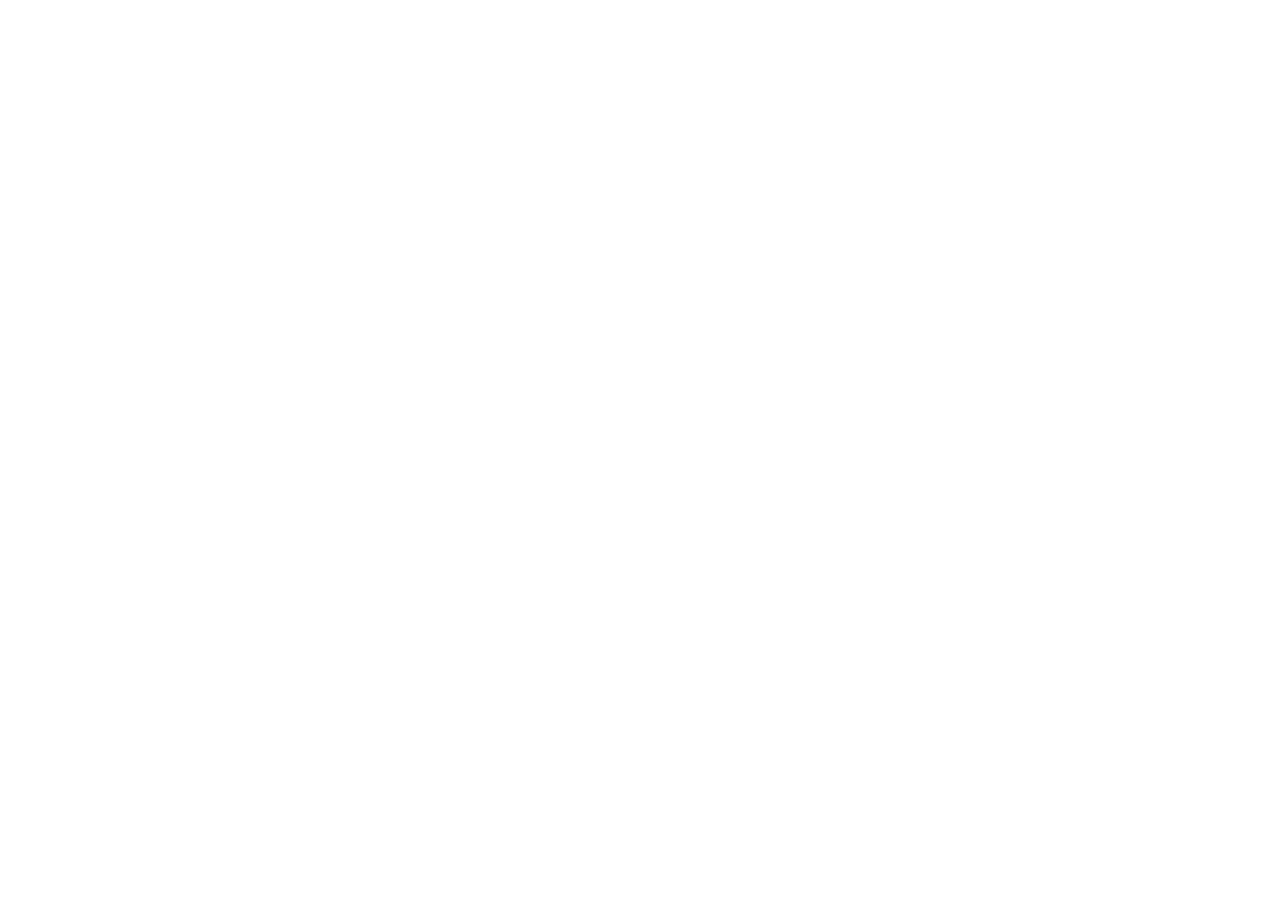
==== index.html @ d2d680c0 "Inicializacion de carpetas" ====
<!DOCTYPE html>
<html>
    <head>
        <title>Acme Corportation</title>        
        <meta charset="UTF-8">
        <!-- Boststrap - CSS -->
        <link rel="stylesheet" href="assets/bootstrap/css/bootstrap.min.css">
        <!-- Responsive CSS -->
        <link rel="stylesheet" href="assets/css/responsive.css">        
        <!-- CSS varios -->        
        <link rel="stylesheet" type="text/css" href="assets/css/estilos.css">
        <!-- JQuery -->
        <script src="https://ajax.googleapis.com/ajax/libs/jquery/3.5.1/jquery.min.js"></script>
        
    </head>
    <body>    
            
    </body>
</html>
---- assets/css/responsive.css ----
/* Extra small devices (phones, less than 768px) */
@media (max-width : 766px) {
	.intro h1 {
		font-size: 40px;
		line-height: 40px;
	}

	.social-icons ul{
		margin-left: 0;
	}

	.social-icons li{
		padding:0;
	}

	.social-icons a i{
		margin:0 5px;
	}

	.mouse-icon{
		display:none;
	}

	.navbar-custom .navbar-brand,
	.navbar-custom .navbar-nav > li > a,
	.navbar-custom .navbar-nav .dropdown-menu > li > a {
		padding:10px 15px;
	}

	.navbar-custom .dropdown-menu{
		margin-left: 20px;
	}

	/*about me section*/
	.biography {
		margin-top: 20px;
		margin-bottom: 45px;
	}

	ul.list-check li {
		width: 100%;
	}

	.download-button .btn{
		margin-bottom: 20px;
	}


	/*resume*/
	.resume:before,
	.resume:after{
		left:1px;
	}

	/*skill section*/
	.skill-title h3 {
		font-size: 12px;
	}

	/*facts section*/
	.count-wrap i {
		font-size: 40px;
	}

	.count-wrap h3 {
		font-size: 30px;
		line-height: 16px;
	}

	.count-wrap p {
		font-size: 10px;
		font-weight: 400;
		line-height: 18px;
	}

	.count-wrap > div{
		margin-bottom: 40px;
	}

	#filter li{
		margin-bottom: 20px;
	}

	/*blog section*/
	.blog-post-wrapper {
		margin-bottom: 40px;
	}

	/*hire us section*/
	.hire-section h2 {
		line-height: 40px;
	}

	/*contact section*/
	.contact-form {
		margin-bottom: 40px;
	}

	.contact-section div > i {
		float: none;
		margin-right: 0;
	}
	.center-xs {
		text-align: center;
	}

	/*service*/
	.service-wrap > div{
		margin-bottom:100px;
	}

	.service-wrap > div:nth-child(4){
		margin-bottom:0;
	}

	/*HOME TWO*/
	#homeTwo:before{
		width:100%;
	}

	.personal-info{
		text-align: center;
		padding:0 15px;
	}

	.personal-info h1{
		font-size: 40px;
		line-height: 50px;
	}

	.personal-info .intro-sub{
		font-size: 18px;
  		line-height: 20px;
	}

	.personal-info p{
		line-height: 20px;
		margin-bottom: 20px;
	}

	.personal-info .my-signature {
	  	display: none;
	}

	.personal-info .download-button a{
		padding: 5px 10px;
  		font-size: 15px;
  		margin-right: 0;
	}
}

/* Landscape Mobile */
@media only screen and (min-width : 480px) and (max-width : 767px) {
	.intro h1 {
		font-size: 60px;
		line-height: 80px;
	}
	
	.social-icons ul{
		margin-left: -5px;
	}

	.social-icons li{
		padding:0 5px;
	}

	.social-icons a i{
		margin:0 7px;
	}

	.mouse-icon{
		display:none;
	}

	.navbar-custom .navbar-brand,
	.navbar-custom .navbar-nav > li > a,
	.navbar-custom .navbar-nav .dropdown-menu > li > a {
		padding:10px 15px;
	}

	.navbar-custom .dropdown-menu{
		margin-left: 20px;
	}

	/*about me section*/
	.biography {
		margin-top: 20px;
		margin-bottom: 45px;
	}

	ul.list-check li {
		width: 50%;
	}


	/*resume*/
	.resume:before,
	.resume:after{
		left:1px;
	}

	/*skill section*/
	.skill-title h3 {
		font-size: 12px;
	}

	/*facts section*/
	.count-wrap i {
		font-size: 64px;
	}

	.count-wrap h3 {
		font-size: 50px;
		line-height: 28px;
	}

	.count-wrap p {
		font-size: 18px;
		font-weight: 700;
		line-height: 28px;
	}

	.count-wrap > div{
		margin-bottom: 40px;
	}

	/*blog section*/
	.blog-post-wrapper {
		margin-bottom: 40px;
	}

	/*hire us section*/
	.hire-section h2 {
		line-height: 40px;
	}

	/*contact section*/
	.contact-form {
		margin-bottom: 40px;
	}

	.contact-section .map-icon, 
	.contact-section .mobile-icon {
		float: none;
	}
	.center-xs {
		text-align: center;
	}

	/*service*/
	.service-wrap > div{
		margin-bottom:100px;
	}

	.service-wrap > div:nth-child(4){
		margin-bottom:0;
	}

	/*HOME TWO*/
	#homeTwo:before{
		width:100%;
	}

	.personal-info{
		text-align: center;
		padding:0 15px;
	}

	.personal-info h1{
		font-size: 60px;
  		line-height: 80px;
	}

	.personal-info .intro-sub{
		font-size: 24px;
		line-height: 32px;
	}

	.personal-info p{
		font-size: 14px;
		line-height: 28px;
	}

	.personal-info .my-signature {
	    margin-bottom: 45px;
	    display: block;
	}

	.personal-info .download-button a{
		padding: 14px 20px;
  		font-size: 14px;
  		margin-right: 20px;
	}


}


/* Small devices (tablets, 768px and up) */
@media (min-width : 768px) and (max-width : 991px) {
	.navbar-custom .navbar-brand{
		padding: 10px 15px;
	}

	.navbar-custom .navbar-nav > li > a, 
	.navbar-custom .navbar-nav .dropdown-menu > li > a{
		font-size: 12px;
		padding: 15px;
	}

	/*about me section*/
	.biography {
		margin-top: 20px;
		margin-bottom: 45px;
	}

	/*resume*/
	.resume:before,
	.resume:after{
		left:0px;
	}

	/*skill section*/
	.skill-title h3 {
		font-size: 14px;
	}

	/*blog section*/
	.blog-post-wrapper {
		margin-bottom: 40px;
	}

	.entry-meta ul li{
		padding: 0 5px;
	}

	/*contact section*/
	.contact-form {
		margin-bottom: 40px;
	}

	.contact-section .map-icon, 
	.contact-section .mobile-icon {
		float: left;
	}
	.center-xs {
		text-align: left;
	}


	.portfolio-item{
		min-height: 162px;
	}

	/*service*/
	.service-wrap > div{
		margin-bottom:100px;
	}

	.service-wrap > div:nth-child(3),
	.service-wrap > div:nth-child(4){
		margin-bottom:0;
	}

	/*HOME TWO*/
	#homeTwo:before{
		width:100%;
	}

	.personal-info{
		text-align: center;
		padding:0 15px;
	}


}




/* Medium devices (desktops, 992px and up) */
@media (min-width : 992px) and (max-width : 1199px) {

	.portfolio-item{
		min-height: 150px;
	}
	.download-button a{
		margin-right: 10px;
	}

}


/* Large devices (large desktops, 1200px and up) */
@media (min-width : 1200px) and (max-width : 1279px) {

}

/* Large devices (large desktops, 1280px and up) */
@media screen and (min-width:1280px) and (max-width:1599px) {
	
}

/* Extra Large devices (large desktops, 1600px and up) */
@media screen and (min-width:1600px) and (max-width:1920px) {
	.personal-info{
		padding-right:180px;
	}
}
---- assets/css/estilos.css ----
#fondo {
    background-repeat: repeat-x;
    background-position: center center;
    background-repeat:  no-repeat;
    background-attachment: fixed;
    background-size: cover;
    margin: 0;
    padding: 0;
    width: 100%;
    border: 0;
}
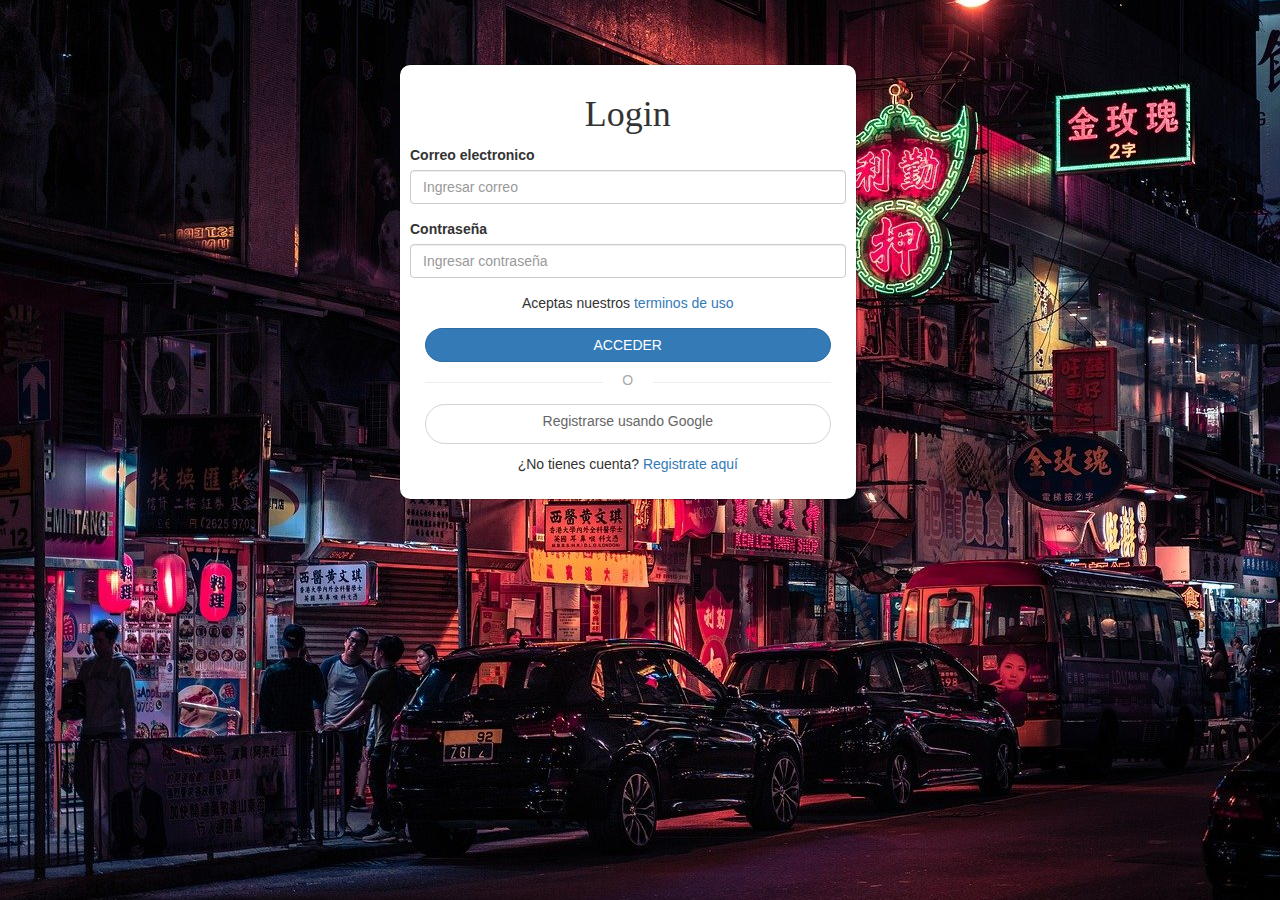
==== commit 5694d6c1: "Vista Login Listo" ====
--- a/index.html
+++ b/index.html
@@ -11,9 +11,62 @@
         <link rel="stylesheet" type="text/css" href="assets/css/estilos.css">
         <!-- JQuery -->
         <script src="https://ajax.googleapis.com/ajax/libs/jquery/3.5.1/jquery.min.js"></script>
+        <script src="//cdnjs.cloudflare.com/ajax/libs/jquery/3.2.1/jquery.min.js"></script>
+    </head>
+    <body id="imagen-fondo">    
+            
+        <!-- Booststrap JS-->
+        <script src="assets/bootstrap/js/bootstrap.js"></script>
+        <script src="assets/bootstrap/js/bootstrap.min.js"></script>
+
+        <div class="container" id="centrar">
+            <div class="row">
+                <div class="col-md-5 mx-auto">
+                <div id="first">
+                    <div class="myform form ">
+                         <div class="logo mb-3">
+                             <div class="col-md-12 text-center">
+                                <h1>Login</h1>
+                             </div>
+                        </div>
+                       <form action="" method="post" name="login">
+                               <div class="form-group">
+                                  <label for="exampleInputEmail1">Correo electronico</label>
+                                  <input type="email" name="email"  class="form-control" id="email" aria-describedby="emailHelp" placeholder="Ingresar correo">
+                               </div>
+                               <div class="form-group">
+                                  <label for="exampleInputEmail1">Contraseña</label>
+                                  <input type="password" name="password" id="password"  class="form-control" aria-describedby="emailHelp" placeholder="Ingresar contraseña">
+                               </div>
+                               <div class="form-group">
+                                  <p class="text-center">Aceptas nuestros <a href="#">terminos de uso</a></p>
+                               </div>
+                               <div class="col-md-12 text-center ">
+                                  <button type="submit" class=" btn btn-block mybtn btn-primary tx-tfm">Acceder</button>
+                               </div>
+                               <div class="col-md-12 ">
+                                  <div class="login-or">
+                                     <hr class="hr-or">
+                                     <span class="span-or"> O </span>
+                                  </div>
+                               </div>
+                               <div class="col-md-12 mb-3">
+                                  <p class="text-center">
+                                     <a href="javascript:void();" class="google btn mybtn"><i class="fa fa-google-plus">
+                                     </i> Registrarse usando Google
+                                     </a>
+                                  </p>
+                               </div>
+                               <div class="form-group">
+                                  <p class="text-center">¿No tienes cuenta? <a href="#" id="signup">Registrate aquí</a></p>
+                               </div>
+                            </form>
+                     
+                    </div>
+                </div>
+            </div>
+          </div>
         
-    </head>
-    <body>    
-            
+
     </body>
 </html>--- a/assets/css/estilos.css
+++ b/assets/css/estilos.css
@@ -1,11 +1,90 @@
-#fondo {
-    background-repeat: repeat-x;
+#imagen-fondo {
+    background-image: url("../img/fondo2.jpg");
     background-position: center center;
     background-repeat:  no-repeat;
     background-attachment: fixed;
     background-size: cover;
-    margin: 0;
-    padding: 0;
+    opacity: 1;
+}
+
+#centrar {
+    position: relative;
+    margin: 5%;
+    left: 25%;
+}
+
+a{
+    text-decoration:none !important;
+}
+
+h1,h2,h3{
+    font-family: "Comic Sans MS", "Comic Sans", cursive;
+}
+
+.myform{
+    position: relative;
+    display: -ms-flexbox;
+    display: flex;
+    padding: 1rem;
+    -ms-flex-direction: column;
+    flex-direction: column;
     width: 100%;
-    border: 0;
+    pointer-events: auto;
+    background-color: #fff;
+    background-clip: padding-box;
+    border: 1px solid rgba(0,0,0,.2);
+    border-radius: 1.1rem;
+    outline: 0;
+    max-width: 500px;
+}
+
+.tx-tfm{
+    text-transform:uppercase;
+}
+
+.mybtn{
+    border-radius:50px;
+}
+    
+.login-or {
+    position: relative;
+    color: #aaa;
+    margin-top: 10px;
+    margin-bottom: 10px;
+    padding-top: 10px;
+    padding-bottom: 10px;
+}
+
+.span-or {
+    display: block;
+    position: absolute;
+    left: 50%;
+    top: -2px;
+    margin-left: -25px;
+    background-color: #fff;
+    width: 50px;
+    text-align: center;
+}
+
+.hr-or {
+    height: 1px;
+    margin-top: 0px !important;
+    margin-bottom: 0px !important;
+}
+
+.google {
+    color:#666;
+    width:100%;
+    height:40px;
+    text-align:center;
+    outline:none;
+    border: 1px solid lightgrey;
+}
+
+form .error {
+    color: #ff0000;
+}
+
+#second{
+    display:none;
 }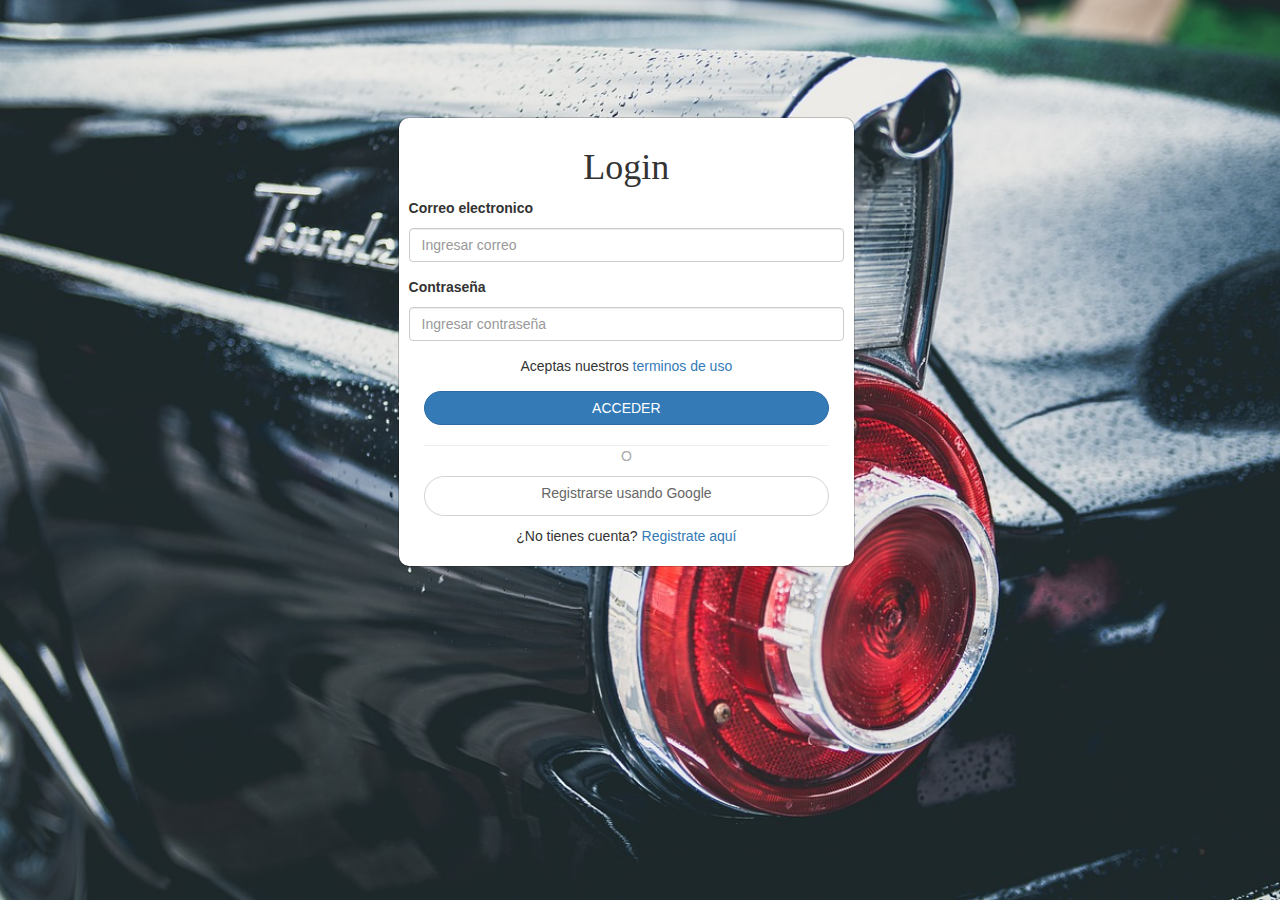
==== commit f8f62939: "Detalles Login" ====
--- a/index.html
+++ b/index.html
@@ -1,72 +1,74 @@
 <!DOCTYPE html>
 <html>
-    <head>
-        <title>Acme Corportation</title>        
-        <meta charset="UTF-8">
-        <!-- Boststrap - CSS -->
-        <link rel="stylesheet" href="assets/bootstrap/css/bootstrap.min.css">
-        <!-- Responsive CSS -->
-        <link rel="stylesheet" href="assets/css/responsive.css">        
-        <!-- CSS varios -->        
-        <link rel="stylesheet" type="text/css" href="assets/css/estilos.css">
-        <!-- JQuery -->
-        <script src="https://ajax.googleapis.com/ajax/libs/jquery/3.5.1/jquery.min.js"></script>
-        <script src="//cdnjs.cloudflare.com/ajax/libs/jquery/3.2.1/jquery.min.js"></script>
-    </head>
-    <body id="imagen-fondo">    
-            
-        <!-- Booststrap JS-->
-        <script src="assets/bootstrap/js/bootstrap.js"></script>
-        <script src="assets/bootstrap/js/bootstrap.min.js"></script>
 
-        <div class="container" id="centrar">
-            <div class="row">
-                <div class="col-md-5 mx-auto">
-                <div id="first">
-                    <div class="myform form ">
-                         <div class="logo mb-3">
-                             <div class="col-md-12 text-center">
-                                <h1>Login</h1>
-                             </div>
+<head>
+   <title>Acme Corportation</title>
+   <meta charset="UTF-8">
+   <!-- Boststrap - CSS -->
+   <link rel="stylesheet" href="assets/bootstrap/css/bootstrap.min.css">
+   <!-- Responsive CSS -->
+   <link rel="stylesheet" href="assets/css/responsive.css">
+   <!-- CSS varios -->
+   <link rel="stylesheet" type="text/css" href="assets/css/estilos.css">
+   <!-- JQuery -->
+   <script src="https://ajax.googleapis.com/ajax/libs/jquery/3.5.1/jquery.min.js"></script>
+</head>
+
+<body id="imagen-fondo">
+
+   <!-- Booststrap JS-->
+   <script src="assets/bootstrap/js/bootstrap.js"></script>
+   <script src="assets/bootstrap/js/bootstrap.min.js"></script>
+
+   <div class="container">
+      <div class="row">
+         <div class="col-md-5 mx-auto centrar">
+            <div>
+               <div class="myform form">
+                  <div class="logo mb-3 text-center">
+                     <h1>Login</h1>
+                  </div>
+                  <form action="" method="post" name="login">
+                     <div class="form-group">
+                        <p class="text-left"><strong>Correo electronico</strong></p>
+                        <input type="email" name="email" class="form-control" id="email" aria-describedby="emailHelp"
+                           placeholder="Ingresar correo">
+                     </div>
+                     <div class="form-group">
+                        <p class="text-left"><strong>Contraseña</strong></p>
+                        <input type="password" name="password" id="password" class="form-control"
+                           aria-describedby="emailHelp" placeholder="Ingresar contraseña">
+                     </div>
+                     <div class="form-group">
+                        <p class="text-center">Aceptas nuestros <a href="#">terminos de uso</a></p>
+                     </div>
+                     <div class="col-md-12 text-center ">
+                        <button type="submit" class=" btn btn-block mybtn btn-primary tx-tfm">Acceder</button>
+                     </div>
+                     <div class="col-md-12 ">
+                        <div class="login-or">
+                           <hr class="hr-or">
+                           <span class="span-or center-block"> O </span>
                         </div>
-                       <form action="" method="post" name="login">
-                               <div class="form-group">
-                                  <label for="exampleInputEmail1">Correo electronico</label>
-                                  <input type="email" name="email"  class="form-control" id="email" aria-describedby="emailHelp" placeholder="Ingresar correo">
-                               </div>
-                               <div class="form-group">
-                                  <label for="exampleInputEmail1">Contraseña</label>
-                                  <input type="password" name="password" id="password"  class="form-control" aria-describedby="emailHelp" placeholder="Ingresar contraseña">
-                               </div>
-                               <div class="form-group">
-                                  <p class="text-center">Aceptas nuestros <a href="#">terminos de uso</a></p>
-                               </div>
-                               <div class="col-md-12 text-center ">
-                                  <button type="submit" class=" btn btn-block mybtn btn-primary tx-tfm">Acceder</button>
-                               </div>
-                               <div class="col-md-12 ">
-                                  <div class="login-or">
-                                     <hr class="hr-or">
-                                     <span class="span-or"> O </span>
-                                  </div>
-                               </div>
-                               <div class="col-md-12 mb-3">
-                                  <p class="text-center">
-                                     <a href="javascript:void();" class="google btn mybtn"><i class="fa fa-google-plus">
-                                     </i> Registrarse usando Google
-                                     </a>
-                                  </p>
-                               </div>
-                               <div class="form-group">
-                                  <p class="text-center">¿No tienes cuenta? <a href="#" id="signup">Registrate aquí</a></p>
-                               </div>
-                            </form>
-                     
-                    </div>
-                </div>
+                     </div>
+                     <div class="col-md-12 mb-3">
+                        <p class="text-center">
+                           <a href="javascript:void();" class="google btn mybtn"><i class="fa fa-google-plus">
+                              </i> Registrarse usando Google
+                           </a>
+                        </p>
+                     </div>
+                     <div class="col-md-12">
+                        <p class="text-center">¿No tienes cuenta? <a href="#" id="signup">Registrate aquí</a></p>
+                     </div>
+                  </form>
+               </div>
             </div>
-          </div>
-        
+         </div>
+      </div>
 
-    </body>
+
+
+</body>
+
 </html>--- a/assets/css/estilos.css
+++ b/assets/css/estilos.css
@@ -1,5 +1,5 @@
 #imagen-fondo {
-    background-image: url("../img/fondo2.jpg");
+    background-image: url("../img/fondo3.jpg");
     background-position: center center;
     background-repeat:  no-repeat;
     background-attachment: fixed;
@@ -7,11 +7,12 @@
     opacity: 1;
 }
 
-#centrar {
+.centrar {
     position: relative;
-    margin: 5%;
-    left: 25%;
+    margin-top: 10%;
+    margin-left: 28%;   
 }
+
 
 a{
     text-decoration:none !important;
@@ -21,21 +22,17 @@
     font-family: "Comic Sans MS", "Comic Sans", cursive;
 }
 
-.myform{
-    position: relative;
+.myform{    
     display: -ms-flexbox;
     display: flex;
     padding: 1rem;
     -ms-flex-direction: column;
     flex-direction: column;
-    width: 100%;
     pointer-events: auto;
     background-color: #fff;
     background-clip: padding-box;
     border: 1px solid rgba(0,0,0,.2);
     border-radius: 1.1rem;
-    outline: 0;
-    max-width: 500px;
 }
 
 .tx-tfm{
@@ -46,30 +43,23 @@
     border-radius:50px;
 }
     
-.login-or {
-    position: relative;
+.login-or {    
     color: #aaa;
     margin-top: 10px;
     margin-bottom: 10px;
-    padding-top: 10px;
-    padding-bottom: 10px;
+    padding-top: 10px;   
+    text-align: center center;
 }
 
-.span-or {
-    display: block;
-    position: absolute;
-    left: 50%;
-    top: -2px;
-    margin-left: -25px;
+.span-or {    
+    text-align: center;        
     background-color: #fff;
-    width: 50px;
-    text-align: center;
+    justify-content: center center;
+    margin: auto;
 }
 
 .hr-or {
-    height: 1px;
-    margin-top: 0px !important;
-    margin-bottom: 0px !important;
+    margin: auto;    
 }
 
 .google {
@@ -87,4 +77,4 @@
 
 #second{
     display:none;
-}+}
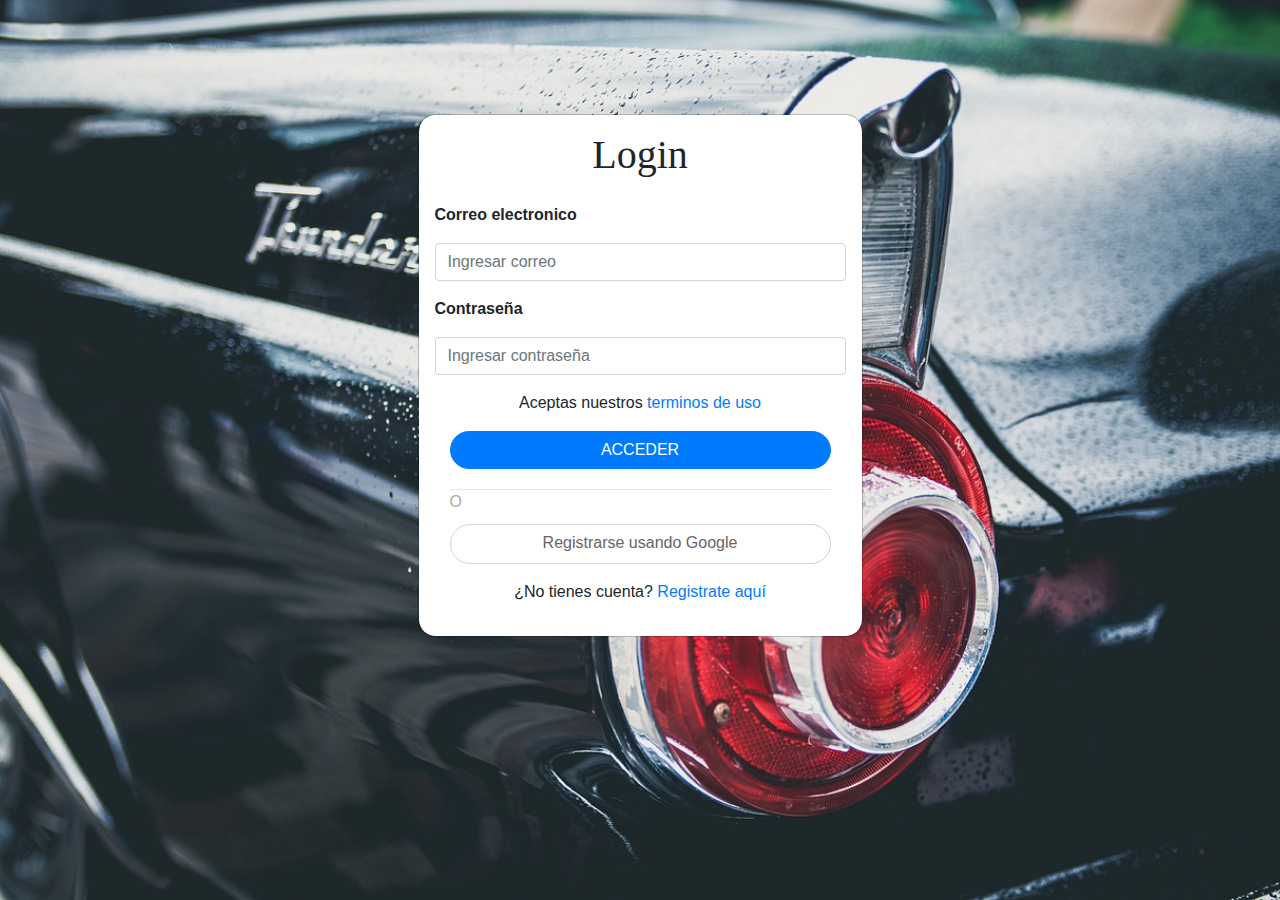
==== commit b3494093: "Interfaz Historial" ====
--- a/index.html
+++ b/index.html
@@ -71,4 +71,4 @@
 
 </body>
 
-</html>+</html>
--- a/assets/css/estilos.css
+++ b/assets/css/estilos.css
@@ -13,6 +13,77 @@
     margin-left: 28%;   
 }
 
+table {
+  margin: 60px auto;
+  width: 90%;
+}
+table, th, td {
+  border: 1px solid black;
+  border-collapse: collapse;
+}
+th, td {
+  padding: 15px;
+  text-align: center;
+}
+#t01 tr:nth-child(even) {
+  background-color: #eee;
+  text-align: center;
+}
+#t01 tr:nth-child(odd) {
+ background-color: #fff;
+ text-align: center;
+}
+#t01 th {
+  background-color: black;
+  color: white;
+}
+
+#backgroundAuto {
+  background-image: url("../img/Corvette.jpg");
+  background-repeat: no-repeat;
+  background-attachment: fixed;
+  background-size: cover;
+  position: relative;
+  width: auto;
+  height: auto;
+}
+
+#clientes {
+  
+  margin: 50px;
+  color: white;
+  font-size: 50px;
+  position: relative;
+  text-align: center;
+  justify-content: center center;
+  font-family: "Comic Sans MS", "Comic Sans", cursive;
+}
+
+#imgauto {
+  width: 200px;
+  height: 180px;
+  margin: 20px;
+}
+
+#imgusuario {
+  width: 150px;
+  height: 150px;
+  margin: 20px auto;
+}
+
+#ladoizquierdo {
+  position: relative;
+  margin: 8px;
+}
+
+#centrando {
+  margin: 60px 10px;
+}
+
+
+#moverauto {
+  margin-left: 25%;
+}
 
 a{
     text-decoration:none !important;
@@ -78,3 +149,320 @@
 #second{
     display:none;
 }
+
+#wrapper {
+    overflow-x: hidden;
+ }
+
+#sidebar-wrapper {
+  min-height: 100vh;
+  margin-left: -15rem;
+  -webkit-transition: margin .25s ease-out;
+  -moz-transition: margin .25s ease-out;
+  -o-transition: margin .25s ease-out;
+  transition: margin .25s ease-out;
+}
+
+#sidebar-wrapper .sidebar-heading {
+  padding: 0.875rem 1.25rem;
+  font-size: 1.2rem;
+}
+
+#sidebar-wrapper .list-group {
+  width: 15rem;
+}
+
+#page-content-wrapper {
+  min-width: 100vw;
+}
+
+#wrapper.toggled #sidebar-wrapper {
+  margin-left: 0;
+}
+
+@media (min-width: 768px) {
+  #sidebar-wrapper {
+    margin-left: 0;
+  }
+
+  #page-content-wrapper {
+    min-width: 0;
+    width: 100%;
+  }
+
+  #wrapper.toggled #sidebar-wrapper {
+    margin-left: -15rem;
+  }
+}
+
+.demo, .demo-2 {
+  position:relative;
+  height:100px;
+  width:500px;
+}
+.demo .form-search, .demo-2 .form-search {
+  position:absolute;
+  right:0px;
+  top:0px;
+}
+.demo .form-search input[type=text],
+.demo-2 .form-search input[type=text] {
+  -webkit-appearance: textfield;
+  -webkit-box-sizing: content-box;
+  font-family: inherit;
+  font-size: 100%;
+  border: solid 1px #ccc;
+  padding: 9px 18px;
+  width: 200px;
+  -webkit-transition: all .5s;
+  -moz-transition: all .5s;
+  transition: all .5s;
+}
+.demo-2 .form-search input[type=text] {
+  width:60px;
+  position:absolute;
+  right:0px;
+  z-index:1000;
+  padding:8px 12px;
+  cursor:pointer;
+}
+.demo-2 .form-search div.input-group {
+  width:60px;
+}
+.demo .form-search input[type=text]:focus {
+  width: 350px;
+  background-color: #fff;
+}
+.demo-2 .form-search input[type=text]:focus {
+  position:absolute;
+  right:60px;
+  width:250px;
+}
+.demo .form-search button.btn,
+.demo-2 .form-search button.btn {
+  padding:16px 12px;
+  border-top-right-radius:4px;
+  border-bottom-right-radius: 4px;
+  cursor:not-allowed;
+}
+.demo-2 .form-search button.btn {
+padding:15px 12px;
+}
+
+/*Estilos de la galeria*/
+
+.galeria {
+  width: 90%;
+  margin: auto;
+  list-style: none;
+  padding: 20px;
+  box-sizing: border-box;
+  display: flex;
+  flex-wrap: wrap;
+  justify-content: space-around;
+}
+
+.galeria li{
+  margin: 5px;
+}
+
+img {
+  width: 800px;
+  height: 400px;
+}
+
+#imagen {
+  width: 600px;
+  height: 300px;
+}
+
+/*Estilos del modal*/
+
+.modal {
+  display: none;
+}
+
+.modal:target {
+  
+  display: block;
+  position: fixed;
+  background: rgba(0,0,0,0.8);
+  top: 0;
+  left: 0;
+  width: 100%;
+  height: 100%;
+}
+
+.modal h3 {
+  color: #fff;
+  font-size: 30px;
+  text-align: center;
+  margin: 15px 0;
+}
+
+.imagen {
+  width: 100%;
+  height: 50%;
+  
+  display: flex;
+  justify-content: center;
+  align-items: center;
+}
+
+.imagen a {
+  color: #fff;
+  font-size: 40px;
+  text-decoration: none;
+  margin: 0 10px;
+}
+
+.imagen a:nth-child(2) {
+  margin: 0;
+  height: 100%;
+  flex-shrink: 2;
+}
+
+.imagen img {
+  width: 500px;
+  height: 100%;
+  max-width: 100%;
+  border: 7px solid #fff;
+  box-sizing: border-box;
+}
+
+.cerrar {
+  display: block;
+  background: #fff;
+  width: 25px;
+  height: 35px;
+  margin: 15px auto;
+  text-align: center;
+  text-decoration: none;
+  font-size: 25px;
+  color: #000;
+  padding: 5px;
+  border-radius: 50%;
+  line-height: 25px;
+}
+
+#compraventa {
+  margin: 30px 30px;
+}
+
+.blockquote-custom {
+  margin-top: 20px;
+  margin-left: 100px;
+  position: relative;
+  font-size: 1.1rem;  
+}
+
+.blockquote-custom-icon {
+  width: 50px;
+  height: 50px;
+  border-radius: 50%;
+  display: flex;
+  align-items: center;
+  justify-content: center;
+  position: absolute;
+  top: -25px;
+  left: 60px;
+}
+
+.body_fechas {
+  background: #eff0eb;
+  background-image: url('https://i.postimg.cc/MTbfnkj6/bg.png');
+  background-size: cover;
+  background-repeat: no-repeat
+}
+
+.derecha_fecha_car{
+  padding-top: 25px;
+  text-align: center;
+  margin: auto;
+}
+
+.desplazamiento{
+  margin-left: 120px;
+}
+
+.row::after {
+  content: "";
+  clear: both;
+  display: table;
+}
+
+
+.profile-card-4 {
+    max-width: 300px;
+    background-color: #FFF;
+    border-radius: 5px;
+    box-shadow: 0px 0px 25px rgba(0, 0, 0, 0.1);
+    overflow: hidden;
+    position: relative;
+    margin: 10px auto;
+    cursor: pointer;
+}
+
+.profile-card-4 img {
+    transition: all 0.25s linear;
+}
+
+.profile-card-4 .profile-content {
+    position: relative;
+    padding: 15px;
+    background-color: #FFF;
+}
+
+.profile-card-4 .profile-name {
+    font-weight: bold;
+    position: absolute;
+    left: 0px;
+    right: 0px;
+    top: -70px;
+    color: #FFF;
+    font-size: 17px;
+}
+
+.profile-card-4 .profile-name p {
+    font-weight: 600;
+    font-size: 13px;
+    letter-spacing: 1.5px;
+}
+
+.profile-card-4 .profile-description {
+    color: #777;
+    font-size: 12px;
+    padding: 10px;
+}
+
+.profile-card-4 .profile-overview {
+    padding: 15px 0px;
+}
+
+.profile-card-4 .profile-overview p {
+    font-size: 10px;
+    font-weight: 600;
+    color: #777;
+}
+
+.profile-card-4 .profile-overview h4 {
+    color: #273751;
+    font-weight: bold;
+}
+
+.profile-card-4 .profile-content::before {
+    content: "";
+    position: absolute;
+    height: 20px;
+    top: -10px;
+    left: 0px;
+    right: 0px;
+    background-color: #FFF;
+    z-index: 0;
+    transform: skewY(3deg);
+}
+
+.profile-card-4:hover img {
+    transform: rotate(5deg) scale(1.1, 1.1);
+    filter: brightness(110%);
+}